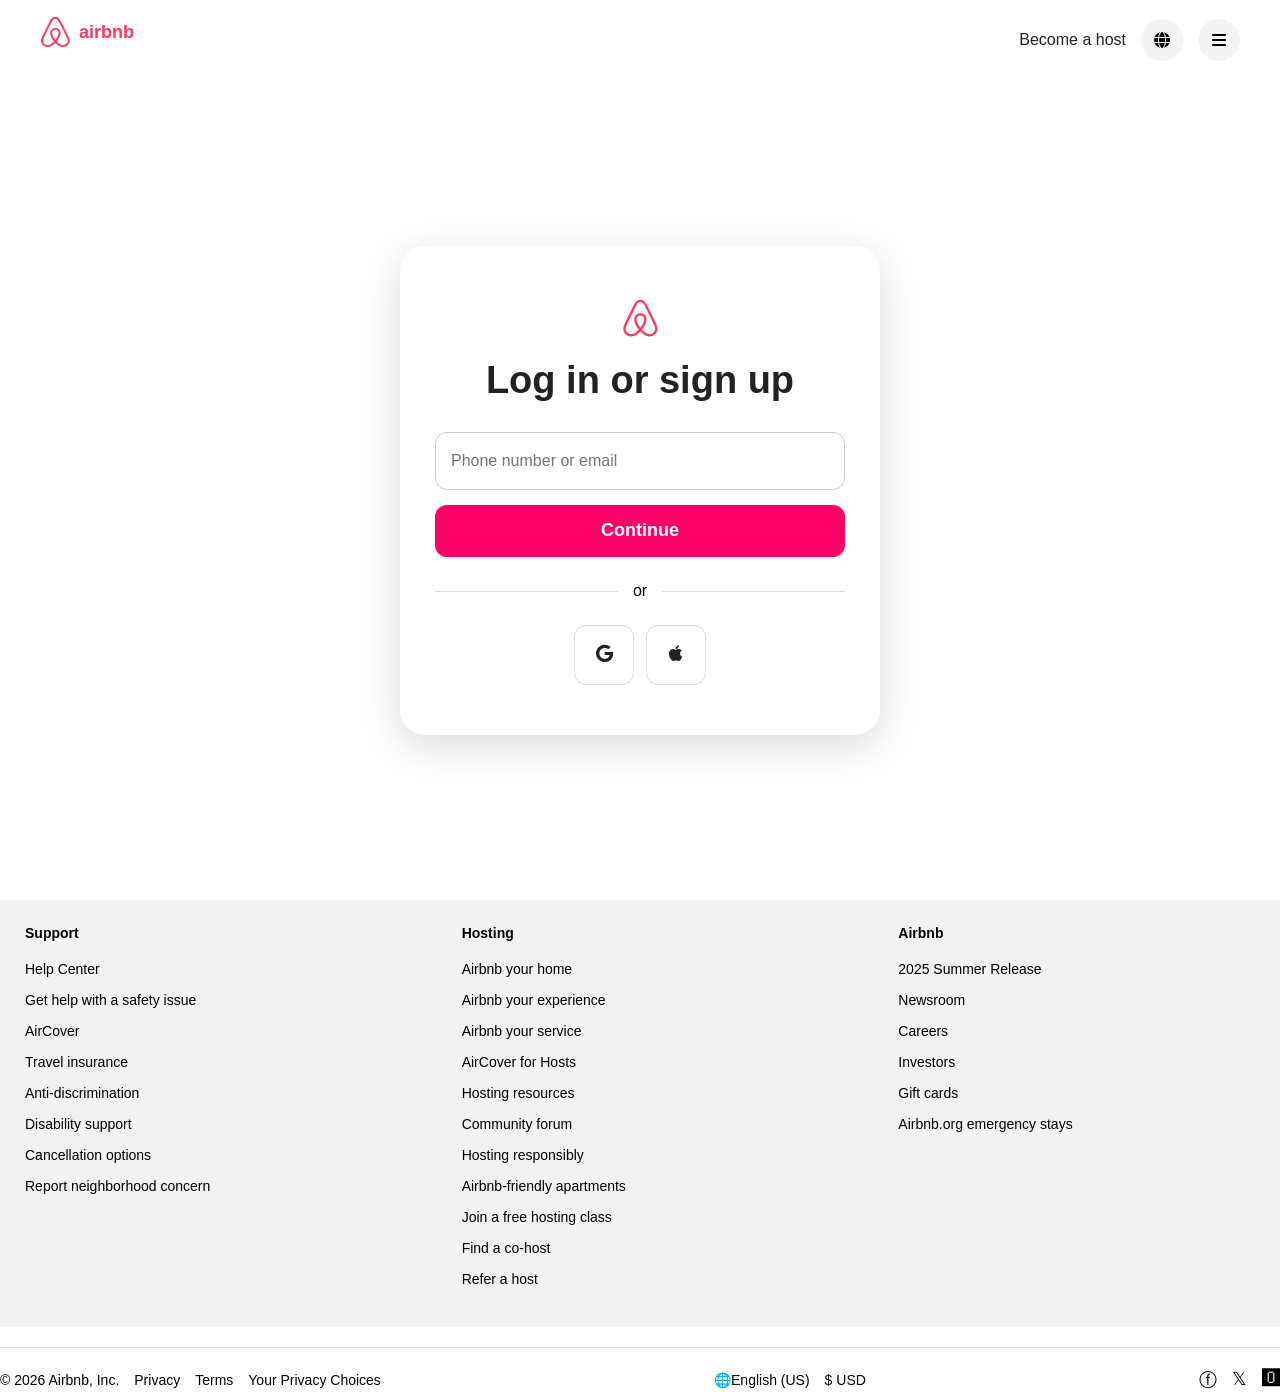
==== airbnb.html @ ffb7af0a "airbnb cloned" ====
<!DOCTYPE html>
<html lang="en">
<head>
    <meta charset="UTF-8">
    <meta name="viewport" content="width=device-width, initial-scale=1.0">
     <title>Log in / Sign up - Airbnb</title>
    <link rel="shortcut icon" href="AIRBNB WEBSITE ICON.png">
     <link rel="stylesheet"
    href="https://cdnjs.cloudflare.com/ajax/libs/font-awesome/6.5.1/css/all.min.css">
    <link rel="stylesheet" href="airbnb.css">
</head>
<body>

    <header class="navbar">
        <div class="logo"> 
            <i class="fa-brands fa-airbnb"></i>
            <span>airbnb</span>
        </div>

        <div class="nav-right">
            <a href="#">Become a host</a>
            <div class="icon-circle">
                <i class="fa-solid fa-globe"></i>
            </div>

            <div class="menu-circle">
                <i class="fa-solid fa-bars"></i>
            </div>
        </div>
    </header>

    <main class="hero">

        <div class="login-card">

            <div class="airbnb-icon">
                <i class="fa-brands fa-airbnb"></i>
            </div>
           
            <h1>Log in or sign up</h1>

            <input
                type="text"
                placeholder="Phone number or email">

                <a href="index.html">
                    <button>Continue</button>
                </a>
       
           

            <div class="divider">
                <span>or</span>
            </div>

            <div class="social-login">
                <button class="social google">
                    <i class="fa-brands fa-google"></i>
                </button>

                <button class="social apple">
                    <i class="fa-brands fa-apple"></i>
                </button>
            </div>

        </div>

    </main>

    <!-- TOP PART -->
    
 <footer>
  <div class="footer-container">
    <div class="footer-column">
      <h3>Support</h3>
      <p>Help Center</p>
      <p>Get help with a safety issue</p>
      <p>AirCover</p>
      <p>Travel insurance</p>
      <p>Anti-discrimination</p>
      <p>Disability support</p>
      <p>Cancellation options</p>
      <p>Report neighborhood concern</p>
    </div>
    <div class="footer-column">
      <h3>Hosting</h3>
      <p>Airbnb your home</p>
      <p>Airbnb your experience</p>
      <p>Airbnb your service</p>
      <p>AirCover for Hosts</p>
      <p>Hosting resources</p>
      <p>Community forum</p>
      <p>Hosting responsibly</p>
      <p>Airbnb-friendly apartments</p>
      <p>Join a free hosting class</p>
      <p>Find a co‑host</p>
      <p>Refer a host</p>
    </div>
    <div class="footer-column">
      <h3>Airbnb</h3>
      <p>2025 Summer Release</p>
      <p>Newsroom</p>
      <p>Careers</p>
      <p>Investors</p>
      <p>Gift cards</p>
      <p>Airbnb.org emergency stays</p>
    </div>
  </div>
    <!-- BOTTOM PART -->
     <div class="footer-bottom">
      <div class="left-side">
        <span>© 2026 Airbnb, Inc.</span>
        <span>Privacy</span>
        <span>Terms</span>
        <span>Your Privacy Choices</span>
      </div>
      <div class="right-side">
        <span>🌐English (US)</span>
        <span>$ USD</span>
      </div>
      <div class="icons">
        <span>ⓕ</span>
        <span>𝕏</span>
        <span>🅾</span>
      </div>
     </div>
 </footer>


</body>
</html>
---- airbnb.css ----
*{
    margin:0;
    padding:0;
    box-sizing:border-box;
    font-family:Arial, Helvetica, sans-serif;
    
}

body{
    min-height:100vh;
    
}

.navbar{
    background:#fff;
    height:80px;
    display:flex;
    align-items:center;
    justify-content:space-between;
    padding:0 40px;
}

.logo{
    display:flex;
    align-items:center;
    gap:8px;
    color:#ff385c;
    font-size:18px;
    font-weight:bold;
}

.logo i{
    font-size:35px;
}

.nav-right{
    display:flex;
    align-items:center;
    gap:15px;
}

.nav-right a{
    text-decoration:none;
    color:#222;
    font-weight:500;
}

.icon-circle,
.menu-circle{
    width:42px;
    height:42px;
    border-radius:50%;
    background:#f3f3f3;
    display:flex;
    align-items:center;
    justify-content:center;
    cursor:pointer;
}

.hero{
     background:url('https://a0.muscache.com/im/pictures/AirbnbPlatformAssets/AirbnbPlatformAssets-signup-and-login/original/2d46d9a0-5218-4fa7-91da-356eb8bb130b.jpeg?im_w=2560&im_q=medq')
    center/cover no-repeat;
    display:flex;
    justify-content:center;
    align-items:center;
    height:calc(100vh - 80px);
}

.login-card{
    width:480px;
    background:white;
    border-radius:25px;
    padding:50px 35px;
    text-align:center;
    box-shadow:0 10px 40px rgba(0,0,0,.15);
}

.airbnb-icon{
    color:#ff385c;
    font-size:42px;
    margin-bottom:15px;
}

.logo {
  position:relative;
  width: 120px;
  height: auto;
  margin-bottom: 16px}

.login-card h1{
    color:#222;
    margin-bottom:30px;
    font-size:38px;
}

.login-card input{
    width:100%;
    height:58px;
    border:1px solid #ccc;
    border-radius:12px;
    padding:0 15px;
    font-size:16px;
    margin-bottom:15px;
}

.login-card button{
    width:100%;
    height:52px;
    border:none;
    border-radius:12px;
    background:#ff0066;
    color:white;
    font-size:18px;
    font-weight:bold;
    cursor:pointer;
}

.divider{
    margin:25px 0;
    position:relative;
}

.divider::before{
    content:"";
    position:absolute;
    left:0;
    top:50%;
    width:100%;
    height:1px;
    background:#ddd;
}

.divider span{
    background:#fff;
    padding:0 15px;
    position:relative;
    z-index:1;
}

.social-login{
    display:flex;
    justify-content:center;
    gap:12px;
}

.social{
    width:60px !important;
    height:60px !important;
    border-radius:12px !important;
    border:1px solid #ddd !important;
    background:white !important;
    color:#222 !important;
    font-size:24px;
}

.google:hover,
.apple:hover{
    background:#f5f5f5 !important;
}


/* TOP FOOTER */
.footer-container{
    background: #f2f2f2;
    /* padding: 50px 0; */
    display: grid;
    grid-template-columns: repeat(3, 1fr);
    gap: 80px;
    margin-bottom: 20px;
    padding: 25px;
}

.footer-column h3{
    font-size: 14px;
    margin-bottom: 20px;
}

.footer-column p{
    margin-bottom: 15px;
    color: black;
    cursor: pointer;
    font-size: 14px;
    font-weight: 400;
}

.footer-column p:hover{
    text-decoration: underline;
}

.footer-bottom{
    display: flex;
    justify-content: space-between;
    align-items: center;
    border-top: 1px solid #ddd;
    padding-top: 20px;
    flex-wrap: wrap; 
    grid-column: 1 / -1;
}

.left-side{
    display: flex;
    gap: 15px;
    flex-wrap: wrap;
    font-size: 14px;
    text-decoration: #222;
}

.right-side{
    display: flex;
    gap: 15px;
    align-items: center;
    font-size: 14px;
}

.icons{
    display:flex;
    gap: 15px;
    font-size: 18px;
}


/* Responsive */
img{max-width:100%;height:auto}
@media(max-width:768px){
.navbar,.nav-right,.guide-header,.support-box,.footer-bottom{flex-direction:column;align-items:flex-start;gap:15px}
.login-card,.search-box,.support-box,.guides,.top-articles,.container,.contact-box{width:100%!important;max-width:100%!important}
.footer-container,.articles-container,.locations{grid-template-columns:1fr!important}
.homes-container,.guide-cards,.explore-section{flex-wrap:wrap}
.card{width:100%!important;min-width:0!important}
.tabs{margin:20px;overflow:auto;white-space:nowrap}
}
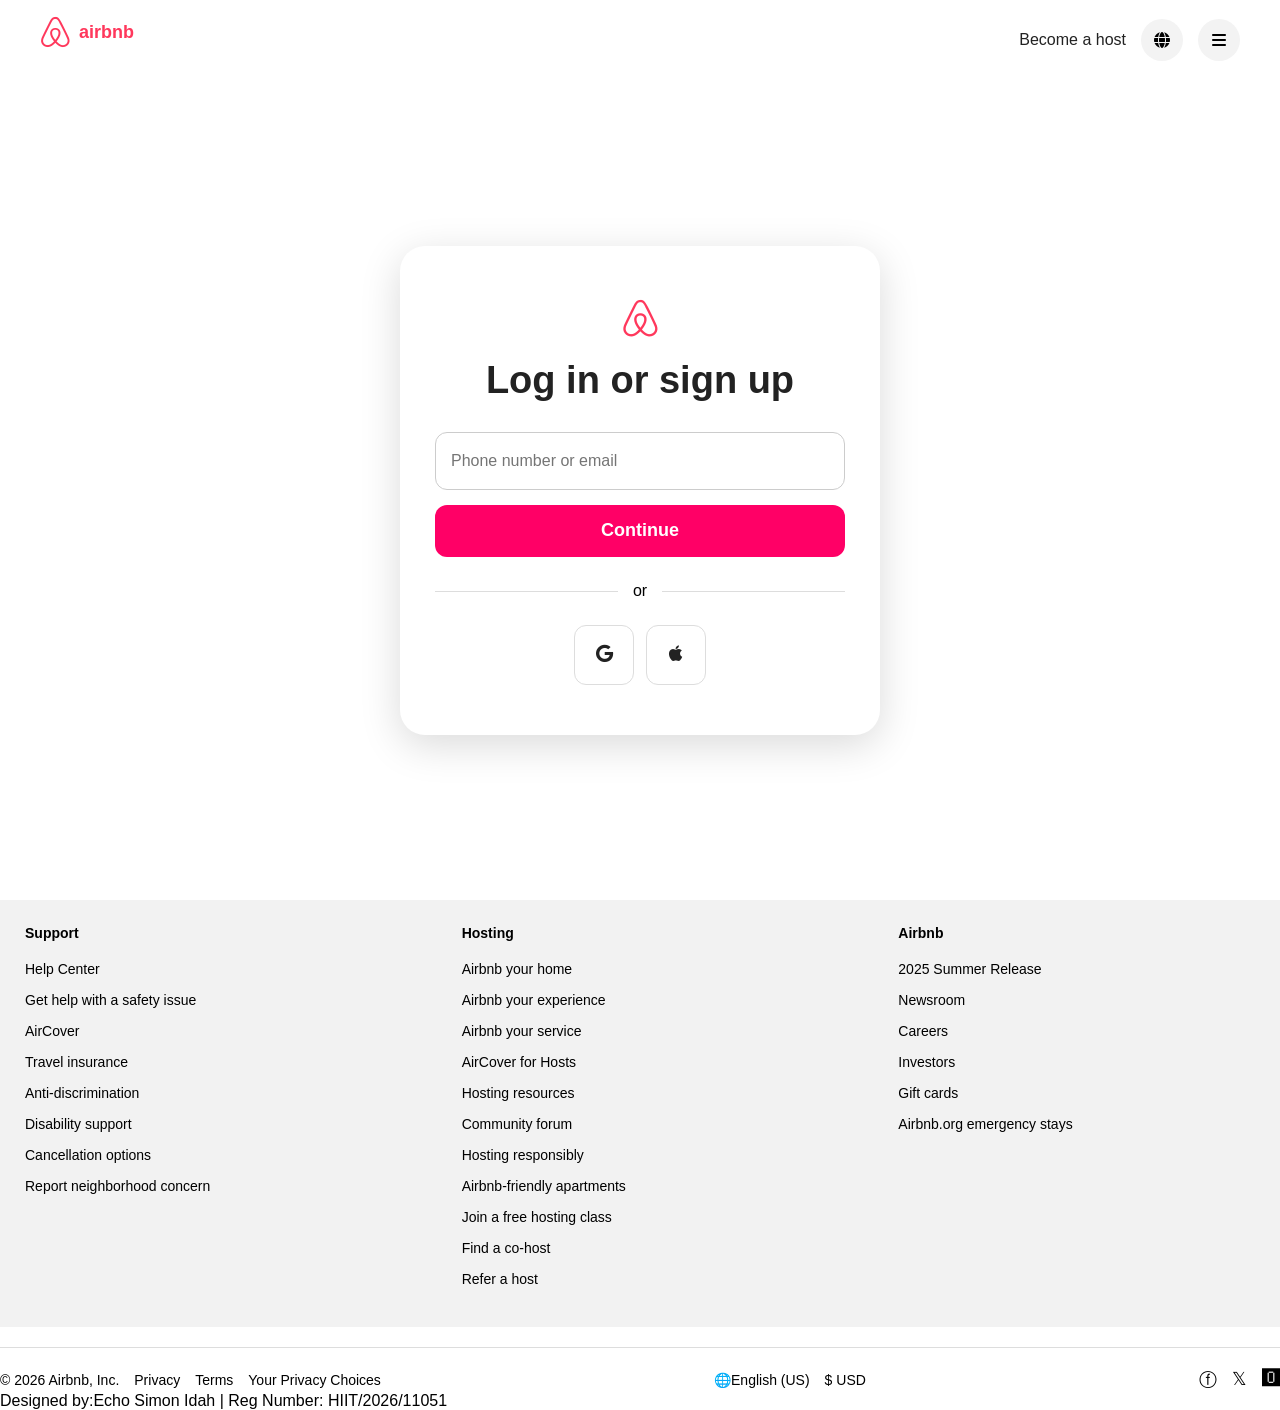
==== commit 15cbff55: "airbnb cloned" ====
--- a/airbnb.html
+++ b/airbnb.html
@@ -126,6 +126,11 @@
      </div>
  </footer>
 
+ 
+      <div class="ID">
+        <p>Designed by:Echo Simon Idah | Reg Number: HIIT/2026/11051</p>
+      </div>
+        
 
 </body>
 </html>
